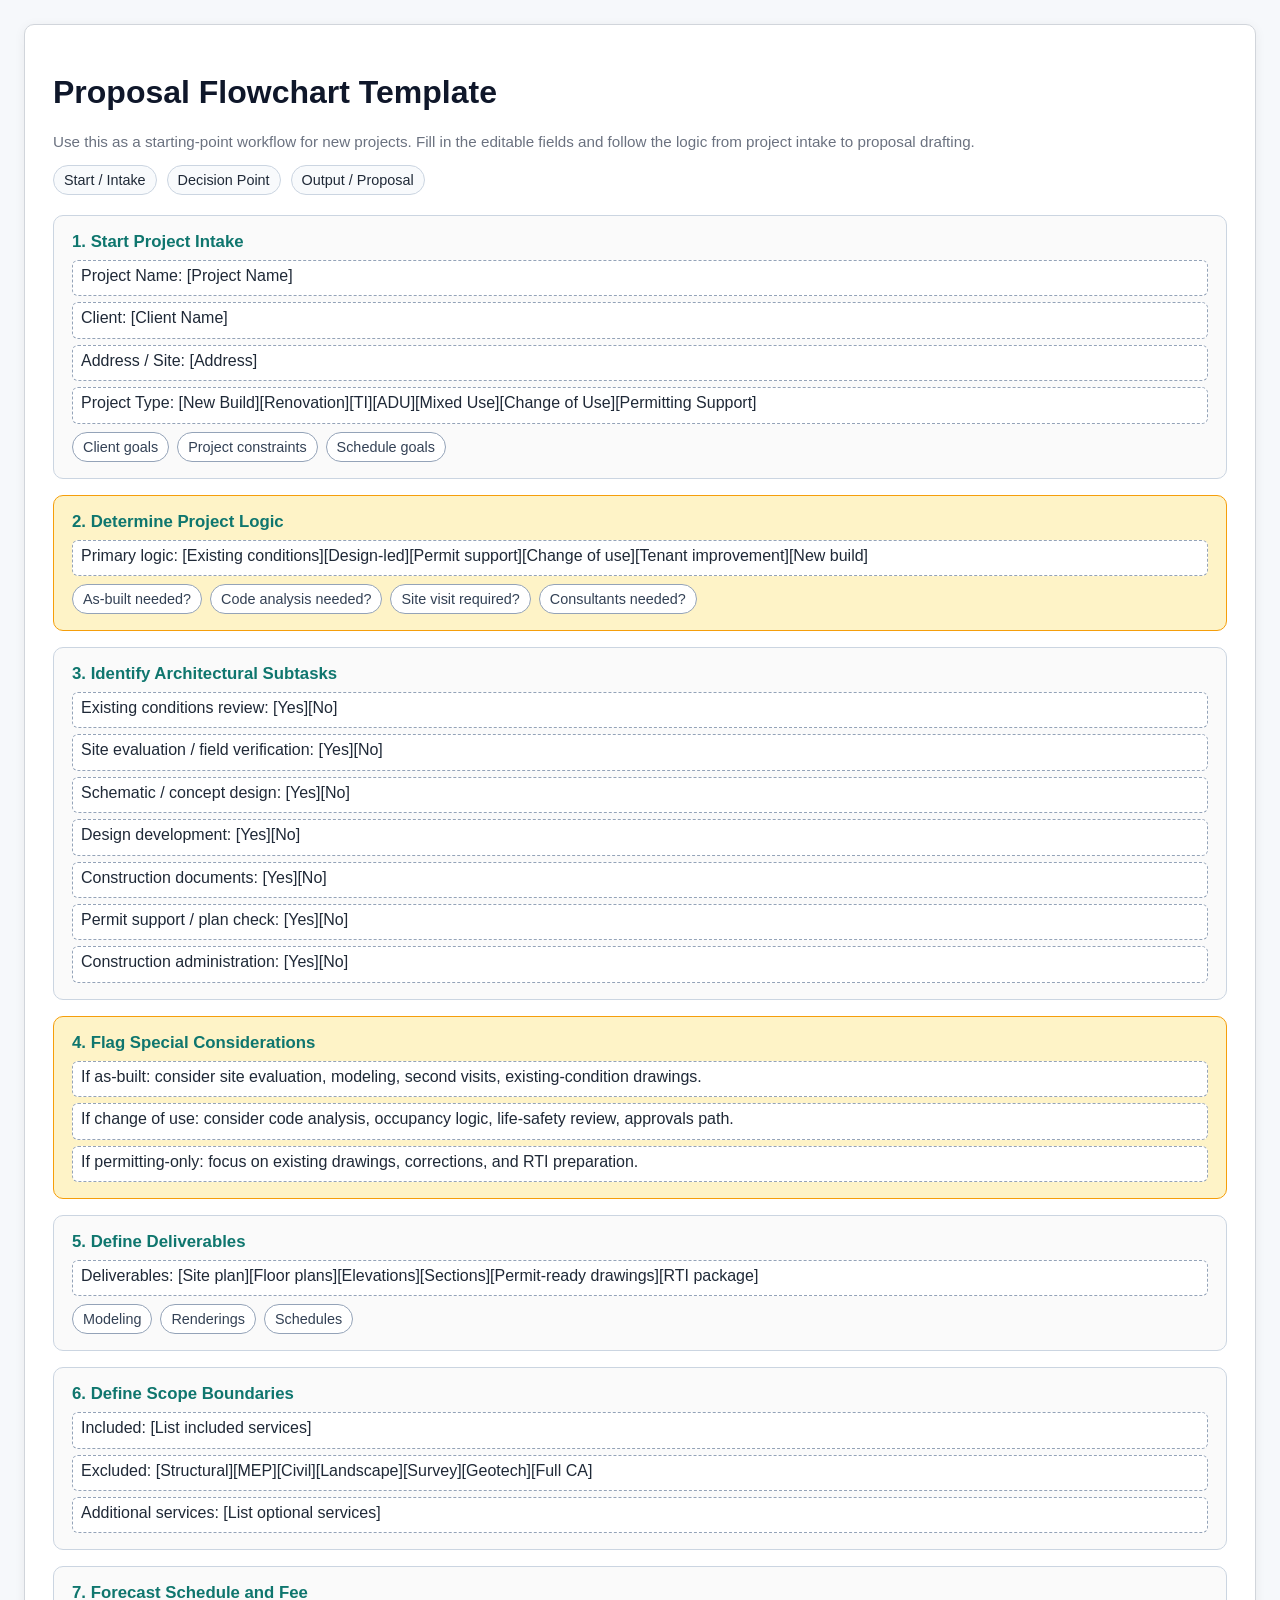
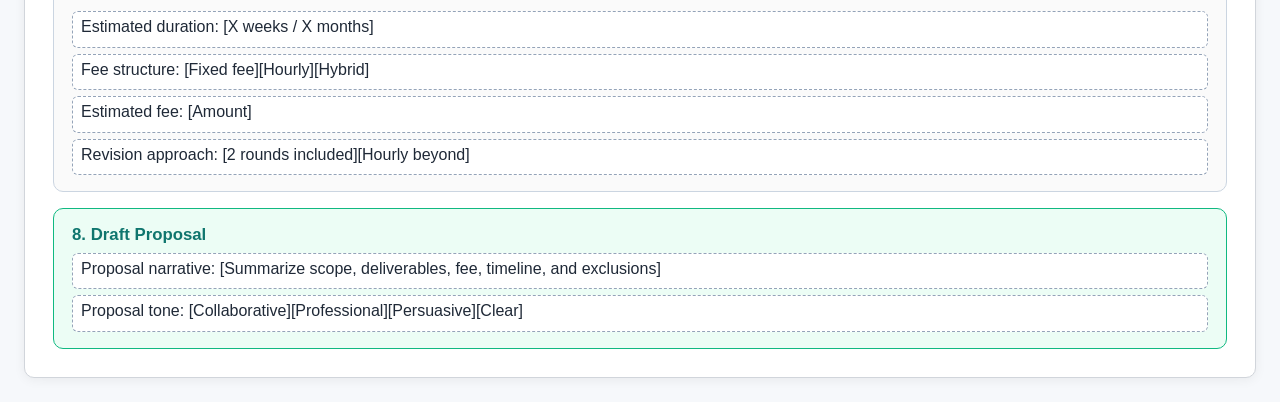
==== 01_Preparation/proposal_flowchart_template.html @ 7cd6820e "Add proposal consideration framework and flowchart template; implement AI agents for proposal drafti" ====
<!DOCTYPE html>
<html lang="en">
<head>
  <meta charset="UTF-8" />
  <meta name="viewport" content="width=device-width, initial-scale=1.0" />
  <title>Proposal Flowchart Template</title>
  <style>
    body {
      font-family: "Segoe UI", Arial, sans-serif;
      background: #f6f8fb;
      color: #1f2937;
      margin: 0;
      padding: 24px;
    }
    .page {
      max-width: 1200px;
      margin: 0 auto;
      background: white;
      border: 1px solid #d1d5db;
      box-shadow: 0 2px 12px rgba(0,0,0,0.06);
      padding: 28px;
      border-radius: 10px;
    }
    h1, h2 {
      color: #0f172a;
    }
    .flow {
      display: grid;
      gap: 16px;
      margin-top: 20px;
    }
    .step {
      border: 1px solid #cbd5e1;
      border-radius: 10px;
      padding: 16px 18px;
      background: #fafafa;
    }
    .step-title {
      font-weight: 700;
      font-size: 1.05em;
      margin-bottom: 8px;
      color: #0f766e;
    }
    .substeps {
      margin-top: 8px;
      display: flex;
      flex-wrap: wrap;
      gap: 8px;
    }
    .pill {
      background: white;
      border: 1px solid #94a3b8;
      border-radius: 999px;
      padding: 6px 10px;
      font-size: 0.9em;
      color: #334155;
    }
    .decision {
      background: #fef3c7;
      border-color: #f59e0b;
    }
    .output {
      background: #ecfdf5;
      border-color: #10b981;
    }
    .note {
      color: #6b7280;
      font-size: 0.95em;
      margin-top: 8px;
    }
    .editable {
      border: 1px dashed #94a3b8;
      border-radius: 6px;
      padding: 6px 8px;
      min-height: 1.4em;
      background: white;
      margin-top: 6px;
    }
    .editable:focus {
      outline: 2px solid #0ea5e9;
      outline-offset: 2px;
    }
    .legend {
      display: flex;
      gap: 10px;
      flex-wrap: wrap;
      margin-top: 10px;
    }
    .legend span {
      padding: 6px 10px;
      border-radius: 999px;
      font-size: 0.9em;
      border: 1px solid #cbd5e1;
      background: #f8fafc;
    }
  </style>
</head>
<body>
  <div class="page">
    <h1>Proposal Flowchart Template</h1>
    <p class="note">Use this as a starting-point workflow for new projects. Fill in the editable fields and follow the logic from project intake to proposal drafting.</p>

    <div class="legend">
      <span>Start / Intake</span>
      <span>Decision Point</span>
      <span>Output / Proposal</span>
    </div>

    <div class="flow">
      <div class="step">
        <div class="step-title">1. Start Project Intake</div>
        <div class="editable" contenteditable="true">Project Name: [Project Name]</div>
        <div class="editable" contenteditable="true">Client: [Client Name]</div>
        <div class="editable" contenteditable="true">Address / Site: [Address]</div>
        <div class="editable" contenteditable="true">Project Type: [New Build][Renovation][TI][ADU][Mixed Use][Change of Use][Permitting Support]</div>
        <div class="substeps">
          <span class="pill">Client goals</span>
          <span class="pill">Project constraints</span>
          <span class="pill">Schedule goals</span>
        </div>
      </div>

      <div class="step decision">
        <div class="step-title">2. Determine Project Logic</div>
        <div class="editable" contenteditable="true">Primary logic: [Existing conditions][Design-led][Permit support][Change of use][Tenant improvement][New build]</div>
        <div class="substeps">
          <span class="pill">As-built needed?</span>
          <span class="pill">Code analysis needed?</span>
          <span class="pill">Site visit required?</span>
          <span class="pill">Consultants needed?</span>
        </div>
      </div>

      <div class="step">
        <div class="step-title">3. Identify Architectural Subtasks</div>
        <div class="editable" contenteditable="true">Existing conditions review: [Yes][No]</div>
        <div class="editable" contenteditable="true">Site evaluation / field verification: [Yes][No]</div>
        <div class="editable" contenteditable="true">Schematic / concept design: [Yes][No]</div>
        <div class="editable" contenteditable="true">Design development: [Yes][No]</div>
        <div class="editable" contenteditable="true">Construction documents: [Yes][No]</div>
        <div class="editable" contenteditable="true">Permit support / plan check: [Yes][No]</div>
        <div class="editable" contenteditable="true">Construction administration: [Yes][No]</div>
      </div>

      <div class="step decision">
        <div class="step-title">4. Flag Special Considerations</div>
        <div class="editable" contenteditable="true">If as-built: consider site evaluation, modeling, second visits, existing-condition drawings.</div>
        <div class="editable" contenteditable="true">If change of use: consider code analysis, occupancy logic, life-safety review, approvals path.</div>
        <div class="editable" contenteditable="true">If permitting-only: focus on existing drawings, corrections, and RTI preparation.</div>
      </div>

      <div class="step">
        <div class="step-title">5. Define Deliverables</div>
        <div class="editable" contenteditable="true">Deliverables: [Site plan][Floor plans][Elevations][Sections][Permit-ready drawings][RTI package]</div>
        <div class="substeps">
          <span class="pill">Modeling</span>
          <span class="pill">Renderings</span>
          <span class="pill">Schedules</span>
        </div>
      </div>

      <div class="step">
        <div class="step-title">6. Define Scope Boundaries</div>
        <div class="editable" contenteditable="true">Included: [List included services]</div>
        <div class="editable" contenteditable="true">Excluded: [Structural][MEP][Civil][Landscape][Survey][Geotech][Full CA]</div>
        <div class="editable" contenteditable="true">Additional services: [List optional services]</div>
      </div>

      <div class="step">
        <div class="step-title">7. Forecast Schedule and Fee</div>
        <div class="editable" contenteditable="true">Estimated duration: [X weeks / X months]</div>
        <div class="editable" contenteditable="true">Fee structure: [Fixed fee][Hourly][Hybrid]</div>
        <div class="editable" contenteditable="true">Estimated fee: [Amount]</div>
        <div class="editable" contenteditable="true">Revision approach: [2 rounds included][Hourly beyond]</div>
      </div>

      <div class="step output">
        <div class="step-title">8. Draft Proposal</div>
        <div class="editable" contenteditable="true">Proposal narrative: [Summarize scope, deliverables, fee, timeline, and exclusions]</div>
        <div class="editable" contenteditable="true">Proposal tone: [Collaborative][Professional][Persuasive][Clear]</div>
      </div>
    </div>
  </div>
</body>
</html>
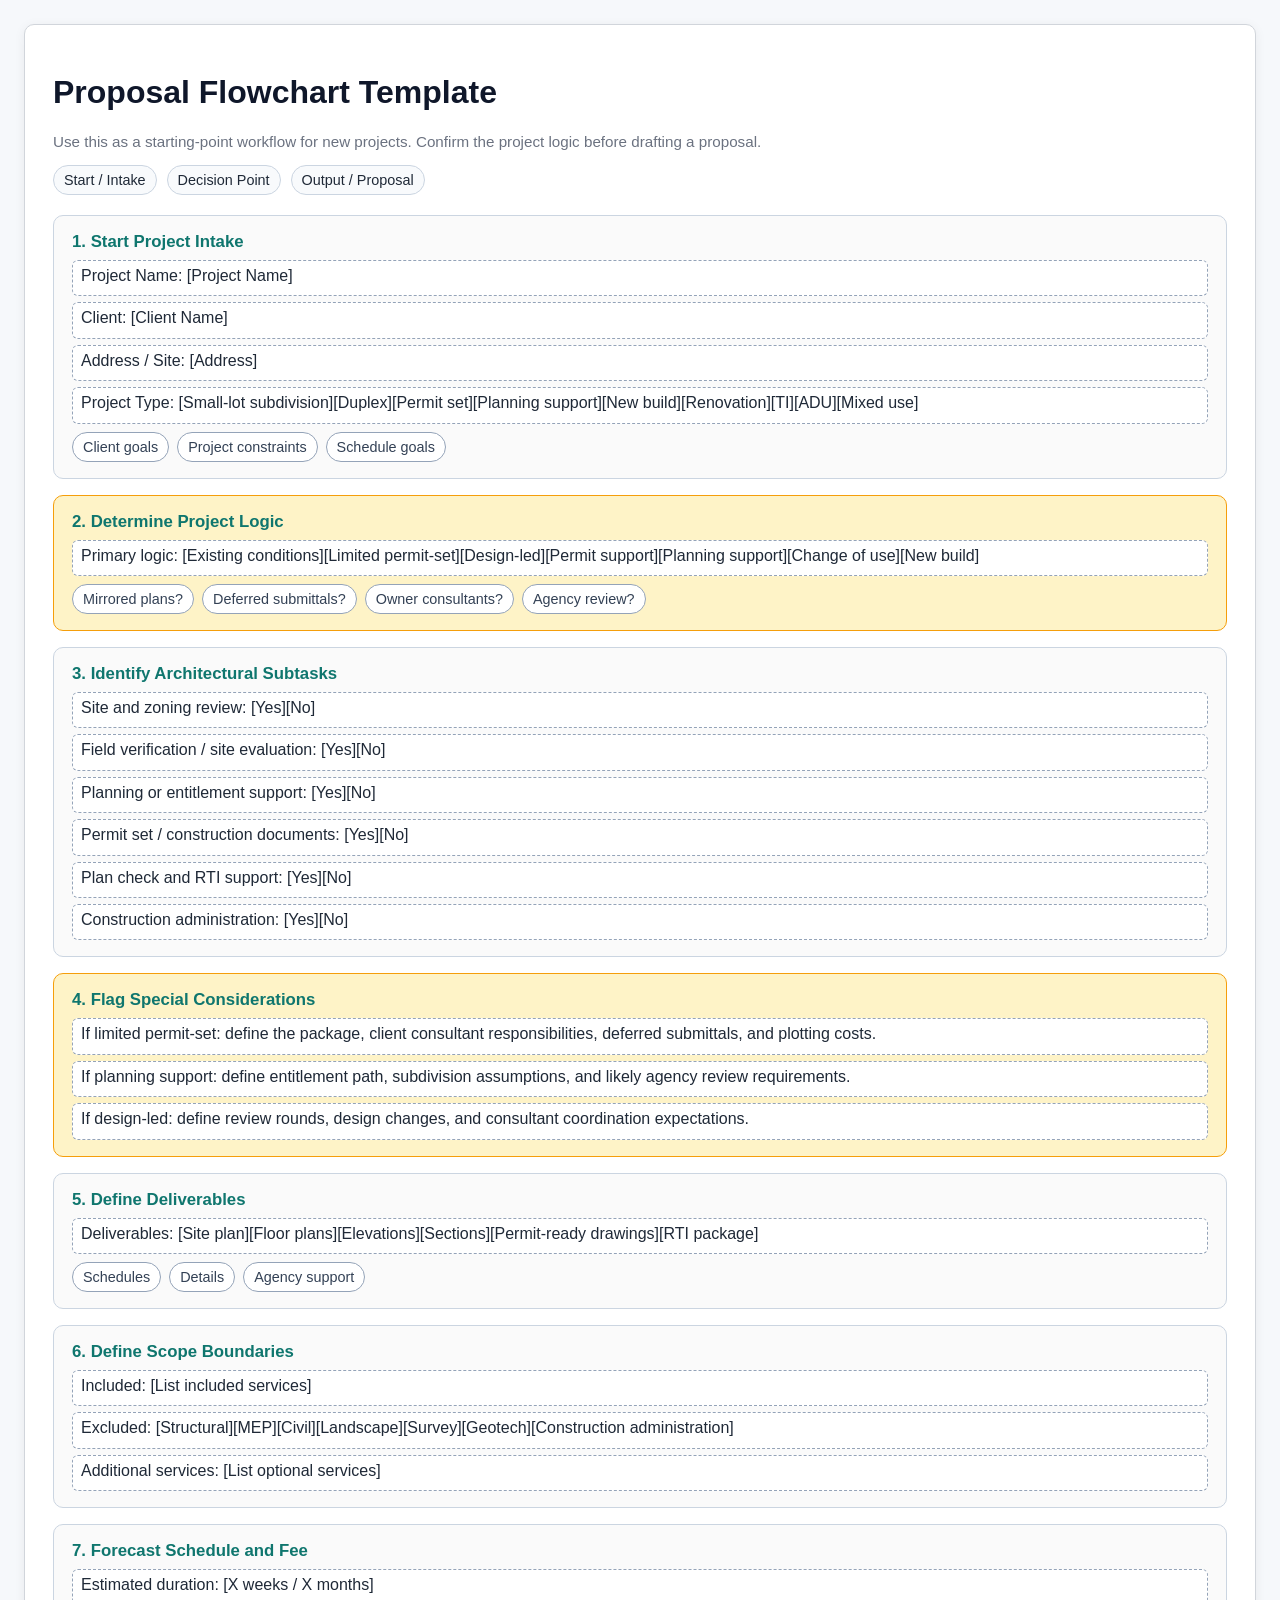
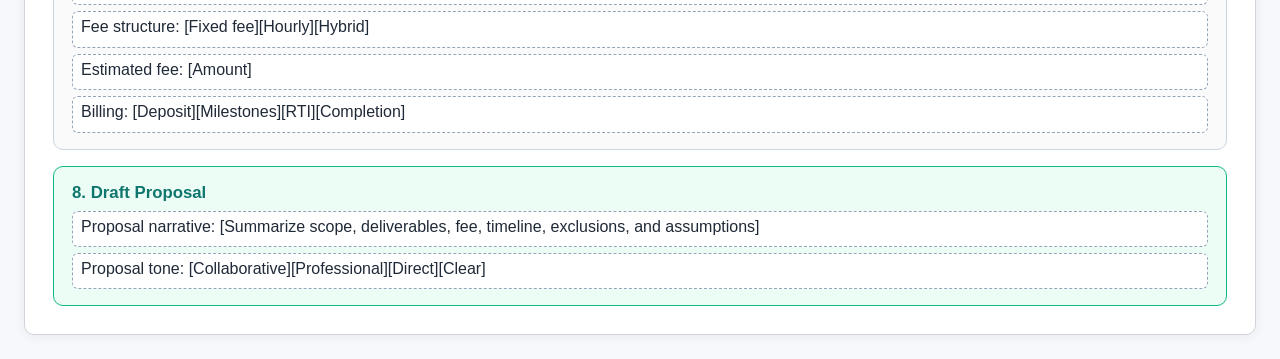
==== commit f4ff2437: "update with Gardena lessons learned" ====
--- a/01_Preparation/proposal_flowchart_template.html
+++ b/01_Preparation/proposal_flowchart_template.html
@@ -1,4 +1,4 @@
-<!DOCTYPE html>
+﻿<!DOCTYPE html>
 <html lang="en">
 <head>
   <meta charset="UTF-8" />
@@ -98,7 +98,7 @@
 <body>
   <div class="page">
     <h1>Proposal Flowchart Template</h1>
-    <p class="note">Use this as a starting-point workflow for new projects. Fill in the editable fields and follow the logic from project intake to proposal drafting.</p>
+    <p class="note">Use this as a starting-point workflow for new projects. Confirm the project logic before drafting a proposal.</p>
 
     <div class="legend">
       <span>Start / Intake</span>
@@ -112,7 +112,7 @@
         <div class="editable" contenteditable="true">Project Name: [Project Name]</div>
         <div class="editable" contenteditable="true">Client: [Client Name]</div>
         <div class="editable" contenteditable="true">Address / Site: [Address]</div>
-        <div class="editable" contenteditable="true">Project Type: [New Build][Renovation][TI][ADU][Mixed Use][Change of Use][Permitting Support]</div>
+        <div class="editable" contenteditable="true">Project Type: [Small-lot subdivision][Duplex][Permit set][Planning support][New build][Renovation][TI][ADU][Mixed use]</div>
         <div class="substeps">
           <span class="pill">Client goals</span>
           <span class="pill">Project constraints</span>
@@ -122,47 +122,46 @@
 
       <div class="step decision">
         <div class="step-title">2. Determine Project Logic</div>
-        <div class="editable" contenteditable="true">Primary logic: [Existing conditions][Design-led][Permit support][Change of use][Tenant improvement][New build]</div>
+        <div class="editable" contenteditable="true">Primary logic: [Existing conditions][Limited permit-set][Design-led][Permit support][Planning support][Change of use][New build]</div>
         <div class="substeps">
-          <span class="pill">As-built needed?</span>
-          <span class="pill">Code analysis needed?</span>
-          <span class="pill">Site visit required?</span>
-          <span class="pill">Consultants needed?</span>
+          <span class="pill">Mirrored plans?</span>
+          <span class="pill">Deferred submittals?</span>
+          <span class="pill">Owner consultants?</span>
+          <span class="pill">Agency review?</span>
         </div>
       </div>
 
       <div class="step">
         <div class="step-title">3. Identify Architectural Subtasks</div>
-        <div class="editable" contenteditable="true">Existing conditions review: [Yes][No]</div>
-        <div class="editable" contenteditable="true">Site evaluation / field verification: [Yes][No]</div>
-        <div class="editable" contenteditable="true">Schematic / concept design: [Yes][No]</div>
-        <div class="editable" contenteditable="true">Design development: [Yes][No]</div>
-        <div class="editable" contenteditable="true">Construction documents: [Yes][No]</div>
-        <div class="editable" contenteditable="true">Permit support / plan check: [Yes][No]</div>
+        <div class="editable" contenteditable="true">Site and zoning review: [Yes][No]</div>
+        <div class="editable" contenteditable="true">Field verification / site evaluation: [Yes][No]</div>
+        <div class="editable" contenteditable="true">Planning or entitlement support: [Yes][No]</div>
+        <div class="editable" contenteditable="true">Permit set / construction documents: [Yes][No]</div>
+        <div class="editable" contenteditable="true">Plan check and RTI support: [Yes][No]</div>
         <div class="editable" contenteditable="true">Construction administration: [Yes][No]</div>
       </div>
 
       <div class="step decision">
         <div class="step-title">4. Flag Special Considerations</div>
-        <div class="editable" contenteditable="true">If as-built: consider site evaluation, modeling, second visits, existing-condition drawings.</div>
-        <div class="editable" contenteditable="true">If change of use: consider code analysis, occupancy logic, life-safety review, approvals path.</div>
-        <div class="editable" contenteditable="true">If permitting-only: focus on existing drawings, corrections, and RTI preparation.</div>
+        <div class="editable" contenteditable="true">If limited permit-set: define the package, client consultant responsibilities, deferred submittals, and plotting costs.</div>
+        <div class="editable" contenteditable="true">If planning support: define entitlement path, subdivision assumptions, and likely agency review requirements.</div>
+        <div class="editable" contenteditable="true">If design-led: define review rounds, design changes, and consultant coordination expectations.</div>
       </div>
 
       <div class="step">
         <div class="step-title">5. Define Deliverables</div>
         <div class="editable" contenteditable="true">Deliverables: [Site plan][Floor plans][Elevations][Sections][Permit-ready drawings][RTI package]</div>
         <div class="substeps">
-          <span class="pill">Modeling</span>
-          <span class="pill">Renderings</span>
           <span class="pill">Schedules</span>
+          <span class="pill">Details</span>
+          <span class="pill">Agency support</span>
         </div>
       </div>
 
       <div class="step">
         <div class="step-title">6. Define Scope Boundaries</div>
         <div class="editable" contenteditable="true">Included: [List included services]</div>
-        <div class="editable" contenteditable="true">Excluded: [Structural][MEP][Civil][Landscape][Survey][Geotech][Full CA]</div>
+        <div class="editable" contenteditable="true">Excluded: [Structural][MEP][Civil][Landscape][Survey][Geotech][Construction administration]</div>
         <div class="editable" contenteditable="true">Additional services: [List optional services]</div>
       </div>
 
@@ -171,13 +170,13 @@
         <div class="editable" contenteditable="true">Estimated duration: [X weeks / X months]</div>
         <div class="editable" contenteditable="true">Fee structure: [Fixed fee][Hourly][Hybrid]</div>
         <div class="editable" contenteditable="true">Estimated fee: [Amount]</div>
-        <div class="editable" contenteditable="true">Revision approach: [2 rounds included][Hourly beyond]</div>
+        <div class="editable" contenteditable="true">Billing: [Deposit][Milestones][RTI][Completion]</div>
       </div>
 
       <div class="step output">
         <div class="step-title">8. Draft Proposal</div>
-        <div class="editable" contenteditable="true">Proposal narrative: [Summarize scope, deliverables, fee, timeline, and exclusions]</div>
-        <div class="editable" contenteditable="true">Proposal tone: [Collaborative][Professional][Persuasive][Clear]</div>
+        <div class="editable" contenteditable="true">Proposal narrative: [Summarize scope, deliverables, fee, timeline, exclusions, and assumptions]</div>
+        <div class="editable" contenteditable="true">Proposal tone: [Collaborative][Professional][Direct][Clear]</div>
       </div>
     </div>
   </div>
